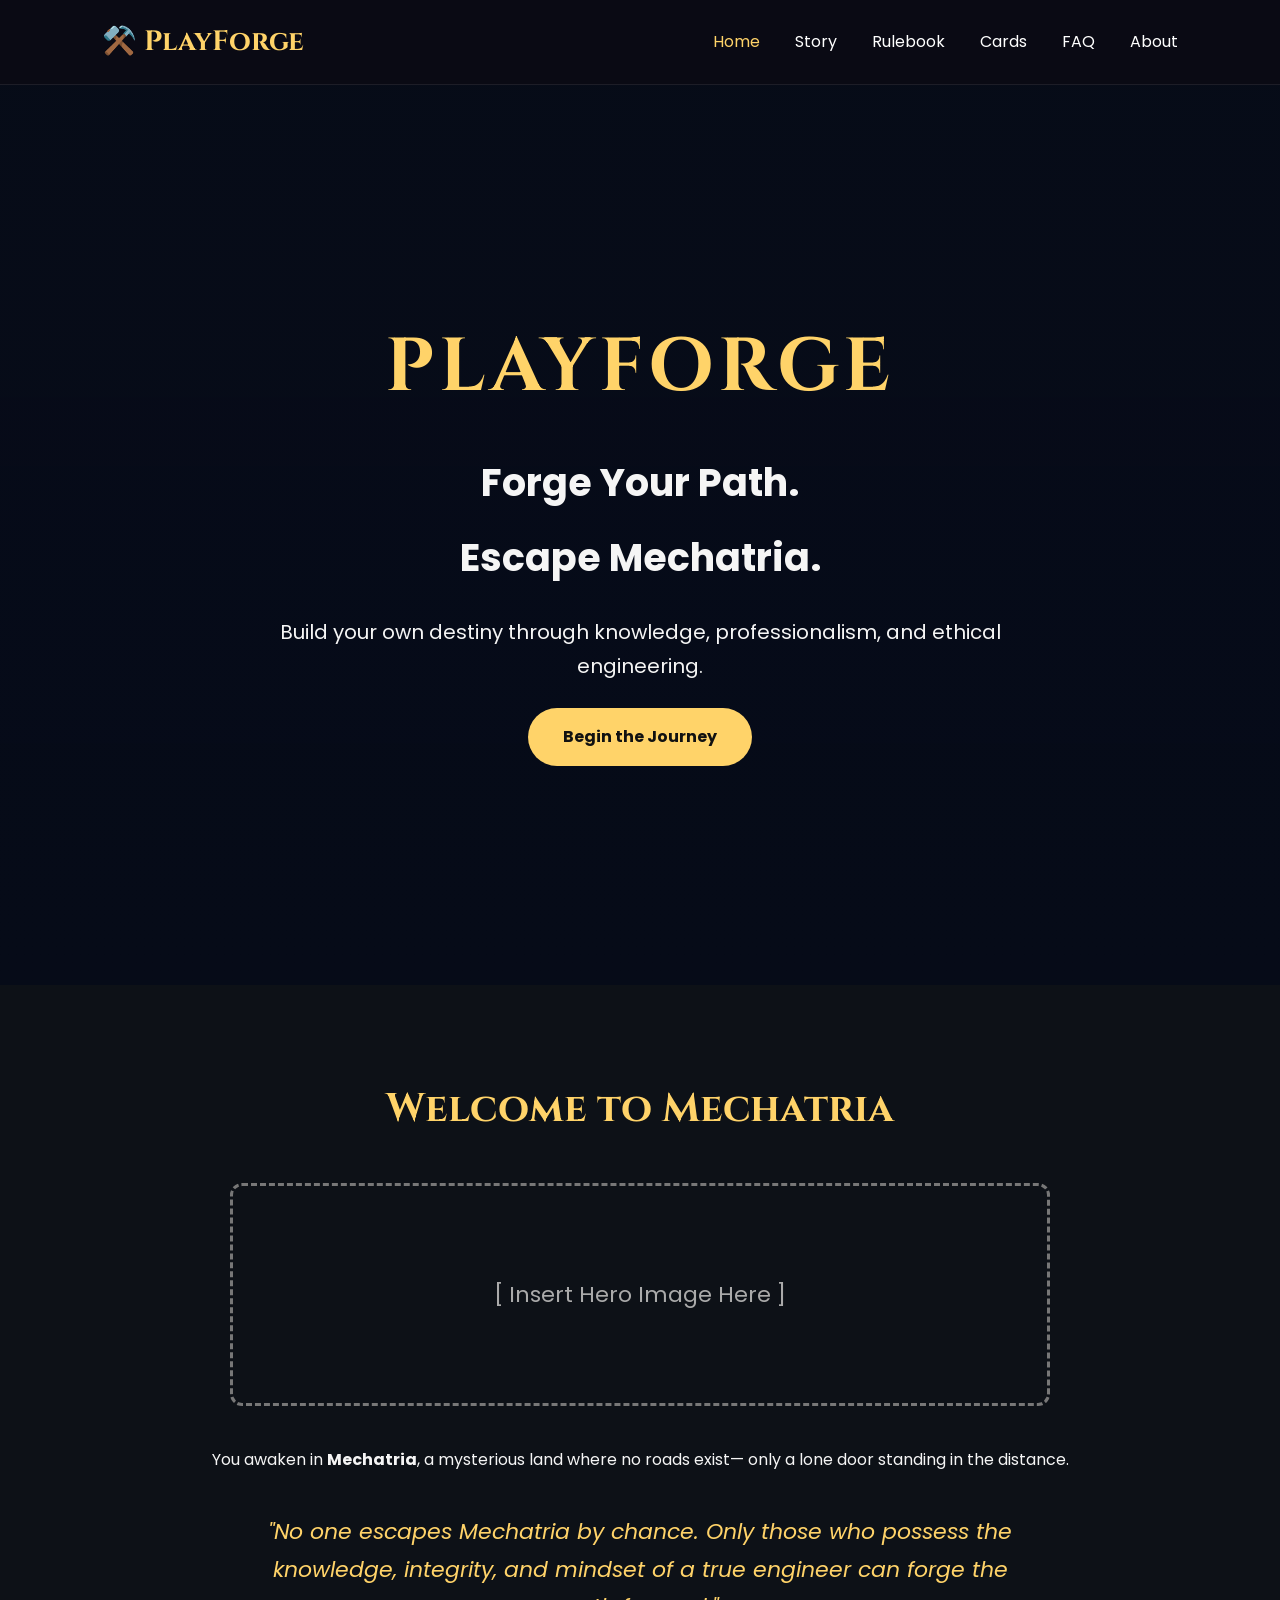
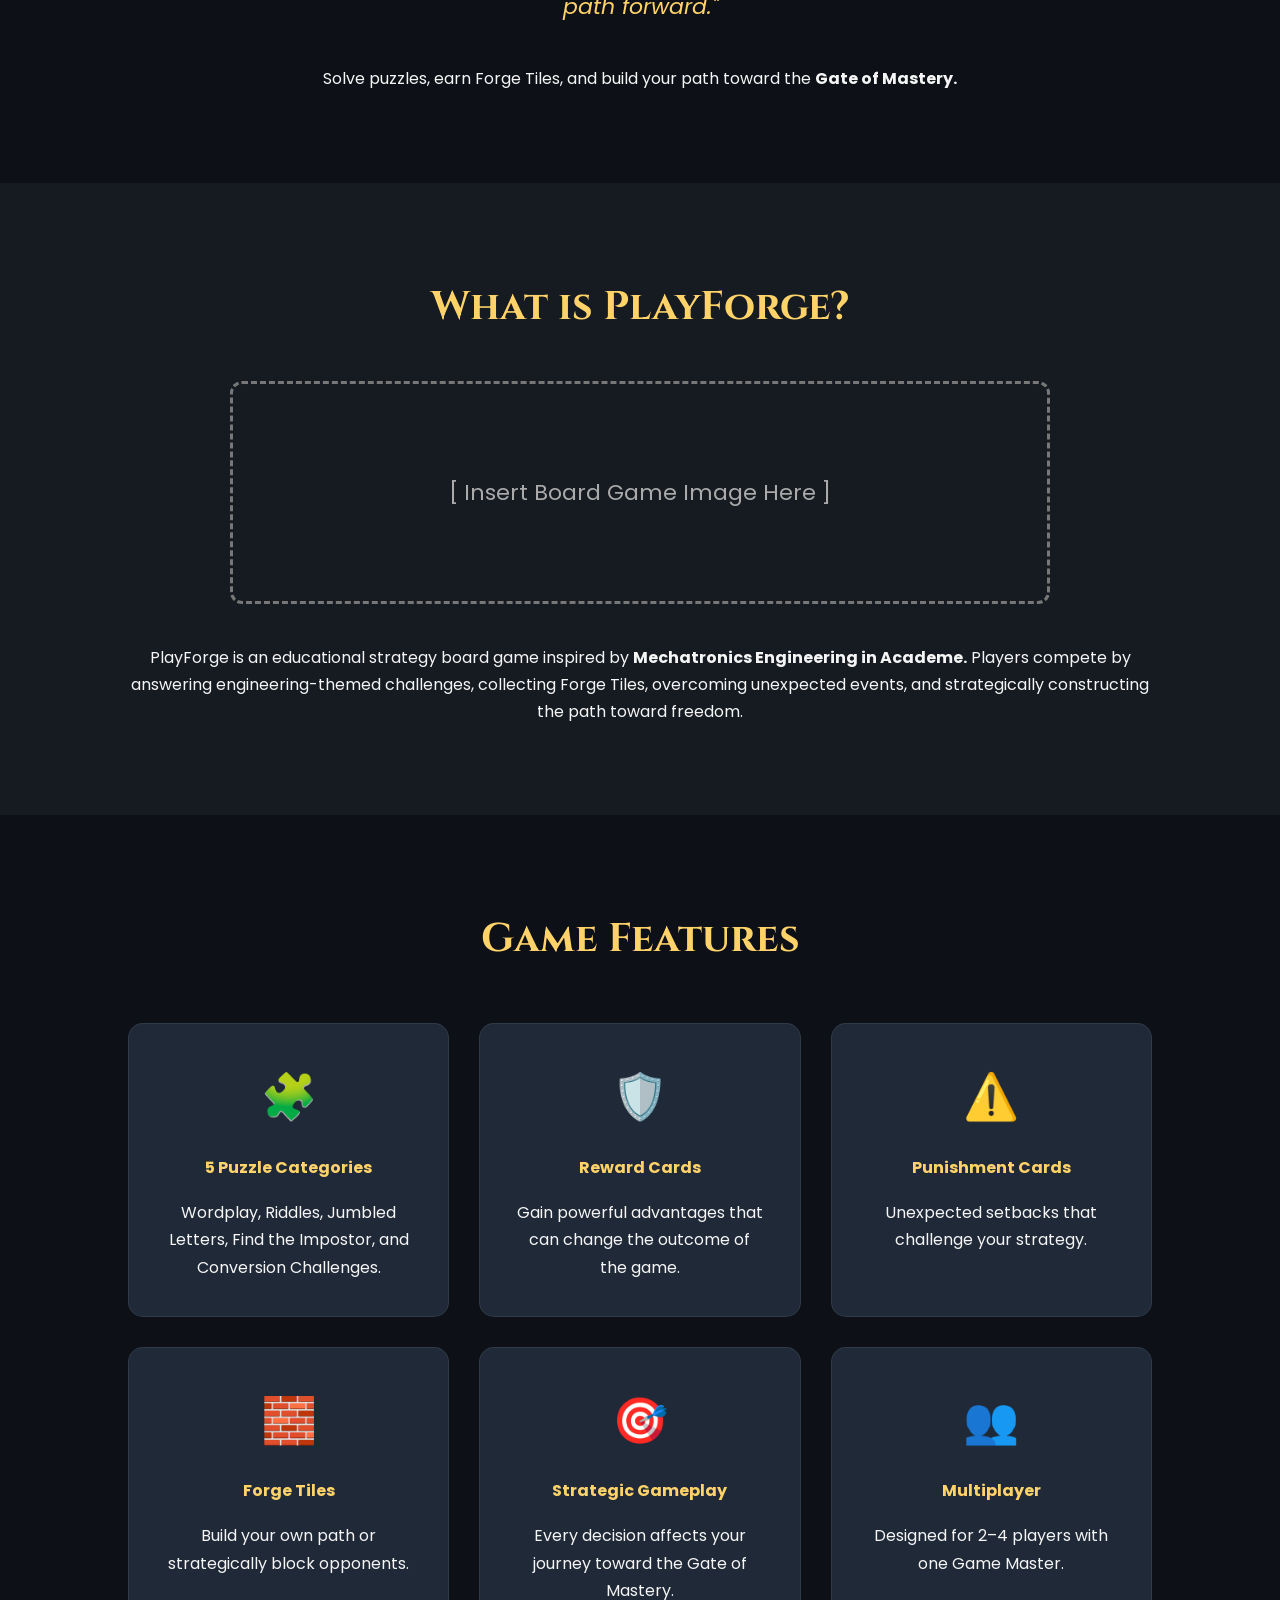
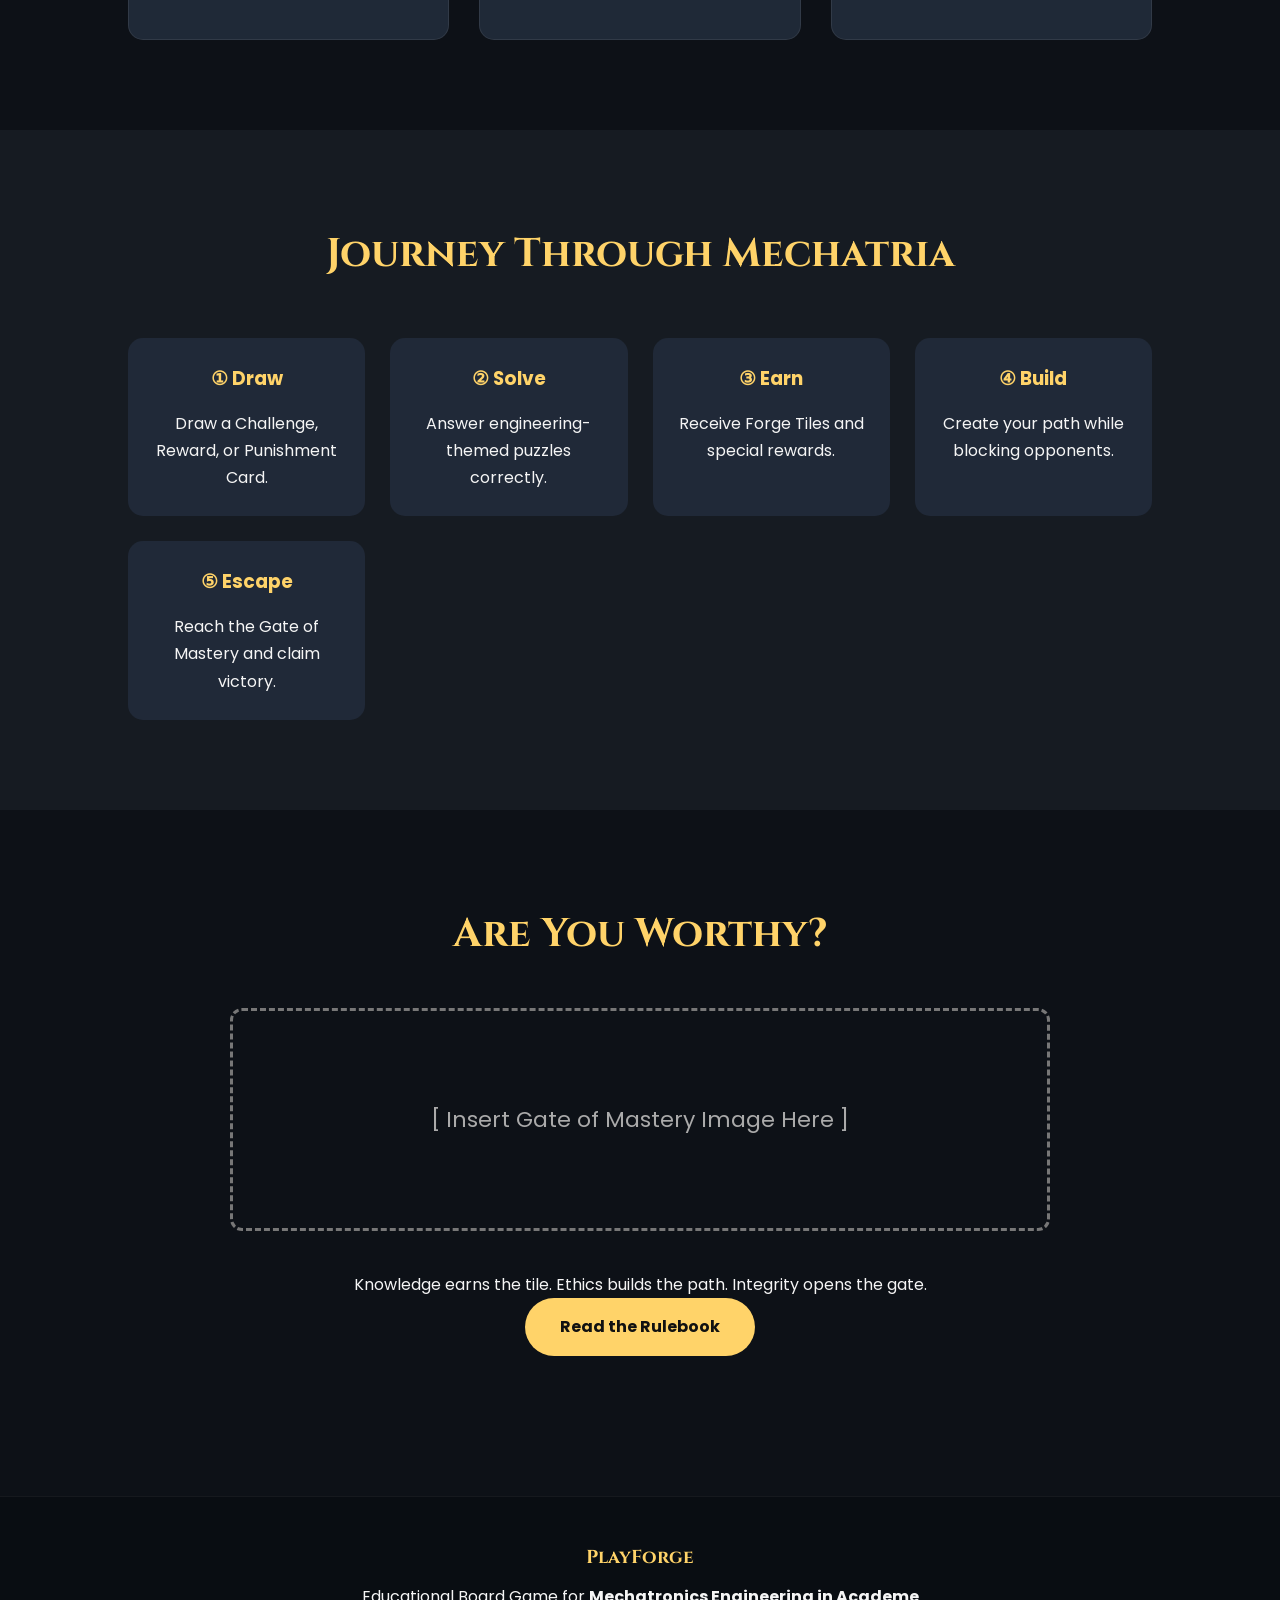
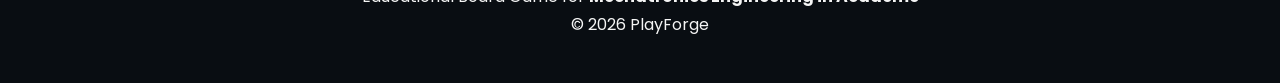
==== index.html @ fbabb96e "Update index.html" ====
<!DOCTYPE html>
<html lang="en">

<head>
    <meta charset="UTF-8">
    <meta name="viewport" content="width=device-width, initial-scale=1.0">
    <title>PlayForge | Forge Your Path</title>

    <!-- Google Font -->
    <link href="https://fonts.googleapis.com/css2?family=Cinzel:wght@400;600;700&family=Poppins:wght@300;400;500;600&display=swap" rel="stylesheet">

    <!-- CSS -->
    <link rel="stylesheet" href="css/style.css">
</head>

<body>

    <!-- ================= NAVIGATION ================= -->

    <header>
        <nav class="navbar">

            <div class="logo">
                ⚒️ <span>PlayForge</span>
            </div>

            <ul class="nav-links">
                <li><a href="index.html" class="active">Home</a></li>
                <li><a href="story.html">Story</a></li>
                <li><a href="rules.html">Rulebook</a></li>
                <li><a href="cards.html">Cards</a></li>
                <li><a href="faq.html">FAQ</a></li>
                <li><a href="about.html">About</a></li>
            </ul>

        </nav>
    </header>

    <!-- ================= HERO ================= -->

    <section class="hero">

        <div class="hero-overlay">

            <h1>PLAYFORGE</h1>

            <h2>Forge Your Path.</h2>
            <h2>Escape Mechatria.</h2>

            <p>
                Build your own destiny through knowledge,
                professionalism, and ethical engineering.
            </p>

            <a href="story.html" class="btn">
                Begin the Journey
            </a>

        </div>

    </section>

    <!-- ================= INTRO ================= -->

    <section class="section">

        <h2>Welcome to Mechatria</h2>

        <div class="image-placeholder">
            [ Insert Hero Image Here ]
        </div>

        <p>

            You awaken in <strong>Mechatria</strong>,
            a mysterious land where no roads exist—
            only a lone door standing in the distance.

        </p>

        <blockquote>

            "No one escapes Mechatria by chance.
            Only those who possess the knowledge,
            integrity, and mindset of a true engineer
            can forge the path forward."

        </blockquote>

        <p>

            Solve puzzles, earn Forge Tiles,
            and build your path toward the
            <strong>Gate of Mastery.</strong>

        </p>

    </section>

    <!-- ================= GAME ================= -->

    <section class="section dark">

        <h2>What is PlayForge?</h2>

        <div class="image-placeholder">
            [ Insert Board Game Image Here ]
        </div>

        <p>

            PlayForge is an educational strategy board game
            inspired by <strong>Mechatronics Engineering in Academe.</strong>

            Players compete by answering engineering-themed challenges,
            collecting Forge Tiles, overcoming unexpected events,
            and strategically constructing the path toward freedom.

        </p>

    </section>

    <!-- ================= FEATURES ================= -->

    <section class="section">

        <h2>Game Features</h2>

        <div class="cards">

            <div class="feature-card">
                <h3>🧩</h3>
                <h4>5 Puzzle Categories</h4>
                <p>
                    Wordplay, Riddles, Jumbled Letters,
                    Find the Impostor, and Conversion Challenges.
                </p>
            </div>

            <div class="feature-card">
                <h3>🛡️</h3>
                <h4>Reward Cards</h4>
                <p>
                    Gain powerful advantages that
                    can change the outcome of the game.
                </p>
            </div>

            <div class="feature-card">
                <h3>⚠️</h3>
                <h4>Punishment Cards</h4>
                <p>
                    Unexpected setbacks that
                    challenge your strategy.
                </p>
            </div>

            <div class="feature-card">
                <h3>🧱</h3>
                <h4>Forge Tiles</h4>
                <p>
                    Build your own path or
                    strategically block opponents.
                </p>
            </div>

            <div class="feature-card">
                <h3>🎯</h3>
                <h4>Strategic Gameplay</h4>
                <p>
                    Every decision affects your
                    journey toward the Gate of Mastery.
                </p>
            </div>

            <div class="feature-card">
                <h3>👥</h3>
                <h4>Multiplayer</h4>
                <p>
                    Designed for
                    2–4 players with one Game Master.
                </p>
            </div>

        </div>

    </section>

    <!-- ================= HOW TO PLAY ================= -->

    <section class="section dark">

        <h2>Journey Through Mechatria</h2>

        <div class="timeline">

            <div class="step">
                <h3>① Draw</h3>
                <p>Draw a Challenge, Reward, or Punishment Card.</p>
            </div>

            <div class="step">
                <h3>② Solve</h3>
                <p>Answer engineering-themed puzzles correctly.</p>
            </div>

            <div class="step">
                <h3>③ Earn</h3>
                <p>Receive Forge Tiles and special rewards.</p>
            </div>

            <div class="step">
                <h3>④ Build</h3>
                <p>Create your path while blocking opponents.</p>
            </div>

            <div class="step">
                <h3>⑤ Escape</h3>
                <p>Reach the Gate of Mastery and claim victory.</p>
            </div>

        </div>

    </section>

    <!-- ================= CALL TO ACTION ================= -->

    <section class="section">

        <h2>Are You Worthy?</h2>

        <div class="image-placeholder">
            [ Insert Gate of Mastery Image Here ]
        </div>

        <p>

            Knowledge earns the tile.

            Ethics builds the path.

            Integrity opens the gate.

        </p>

        <a href="rules.html" class="btn">
            Read the Rulebook
        </a>

    </section>

    <!-- ================= FOOTER ================= -->

    <footer>

        <h3>PlayForge</h3>

        <p>

            Educational Board Game for

            <strong>Mechatronics Engineering in Academe</strong>

        </p>

        <p>

            © 2026 PlayForge

        </p>

    </footer>

<script src="js/script.js"></script>

</body>

<script src="js/script.js"></script>


</html>
---- css/style.css ----
/* ===========================
   GOOGLE FONTS
=========================== */

@import url('https://fonts.googleapis.com/css2?family=Cinzel:wght@400;600;700&family=Poppins:wght@300;400;500;600&display=swap');

/* ===========================
   GENERAL
=========================== */

*{
    margin:0;
    padding:0;
    box-sizing:border-box;
}

html{
    scroll-behavior:smooth;
}

body{
    font-family:'Poppins',sans-serif;
    background:#0d1117;
    color:#f5f5f5;
    line-height:1.7;
}

/* ===========================
   NAVIGATION
=========================== */

header{
    position:sticky;
    top:0;
    z-index:1000;
}

.navbar{

    display:flex;
    justify-content:space-between;
    align-items:center;

    padding:18px 8%;

    background:rgba(10,10,20,.9);
    backdrop-filter:blur(12px);

    border-bottom:1px solid rgba(255,255,255,.08);

}

.logo{

    font-family:"Cinzel",serif;
    font-size:28px;
    font-weight:700;
    color:#ffd369;

}

.nav-links{

    display:flex;
    list-style:none;
    gap:35px;

}

.nav-links a{

    color:white;
    text-decoration:none;
    transition:.3s;

}

.nav-links a:hover,
.nav-links .active{

    color:#ffd369;

}

/* ===========================
   HERO
=========================== */

.hero{

    height:100vh;

    background:
    linear-gradient(rgba(5,10,25,.75),rgba(5,10,25,.8)),
    url("../images/hero.jpg");

    background-size:cover;
    background-position:center;

    display:flex;
    justify-content:center;
    align-items:center;

    text-align:center;

}

.hero-overlay{

    width:800px;
    max-width:90%;

}

.hero h1{

    font-size:75px;
    font-family:"Cinzel",serif;

    color:#ffd369;

    letter-spacing:5px;

    margin-bottom:20px;

}

.hero h2{

    font-size:38px;
    margin-bottom:10px;

}

.hero p{

    font-size:20px;

    margin:25px 0;

}

/* ===========================
   BUTTON
=========================== */

.btn{

    display:inline-block;

    padding:15px 35px;

    background:#ffd369;

    color:#111;

    text-decoration:none;

    border-radius:40px;

    font-weight:bold;

    transition:.3s;

}

.btn:hover{

    transform:translateY(-5px);

    box-shadow:0 0 25px gold;

}

/* ===========================
   SECTION
=========================== */

.section{

    padding:90px 10%;

    text-align:center;

}

.dark{

    background:#161b22;

}

.section h2{

    font-family:"Cinzel";

    color:#ffd369;

    font-size:40px;

    margin-bottom:35px;

}

/* ===========================
   IMAGE PLACEHOLDER
=========================== */

.image-placeholder{

    border:3px dashed #777;

    padding:90px;

    margin:40px auto;

    width:80%;

    border-radius:12px;

    color:#aaa;

    font-size:22px;

}

/* ===========================
   QUOTE
=========================== */

blockquote{

    margin:40px auto;

    width:75%;

    font-style:italic;

    font-size:22px;

    color:#ffd369;

}

/* ===========================
   FEATURE CARDS
=========================== */

.cards{

    display:grid;

    grid-template-columns:repeat(auto-fit,minmax(280px,1fr));

    gap:30px;

    margin-top:50px;

}

.feature-card{

    background:#1f2937;

    border-radius:15px;

    padding:35px;

    transition:.35s;

    border:1px solid rgba(255,255,255,.08);

}

.feature-card:hover{

    transform:translateY(-12px);

    box-shadow:0 0 25px rgba(255,211,105,.35);

}

.feature-card h3{

    font-size:45px;

}

.feature-card h4{

    margin:18px 0;

    color:#ffd369;

}

/* ===========================
   TIMELINE
=========================== */

.timeline{

    display:grid;

    grid-template-columns:repeat(auto-fit,minmax(200px,1fr));

    gap:25px;

    margin-top:50px;

}

.step{

    background:#202938;

    padding:25px;

    border-radius:15px;

}

.step h3{

    color:#ffd369;

    margin-bottom:15px;

}

/* ===========================
   FOOTER
=========================== */

footer{

    background:#090d12;

    text-align:center;

    padding:45px;

    margin-top:50px;

    border-top:1px solid rgba(255,255,255,.05);

}

footer h3{

    font-family:"Cinzel";

    color:#ffd369;

    margin-bottom:10px;

}

/* ===========================
   RESPONSIVE
=========================== */

@media(max-width:900px){

.hero h1{

font-size:55px;

}

.hero h2{

font-size:28px;

}

.navbar{

flex-direction:column;

gap:20px;

}

.nav-links{

flex-wrap:wrap;

justify-content:center;

gap:18px;

}

blockquote{

width:100%;

}

.image-placeholder{

width:100%;

padding:60px 20px;

}

}

/* ===========================
   STORY PAGE HERO
=========================== */

.story-hero{
    background:
    linear-gradient(rgba(5,10,25,.80),rgba(5,10,25,.85)),
    url("../images/story.jpg");

    background-size:cover;
    background-position:center;
}

/* ===========================
   RULEBOOK HERO
=========================== */

.rules-hero{

background:
linear-gradient(rgba(5,10,25,.82),rgba(5,10,25,.88)),
url("../images/rules.jpg");

background-size:cover;
background-position:center;

}

/* ===========================
   CARDS HERO
=========================== */

.cards-hero{

background:
linear-gradient(rgba(5,10,25,.82),rgba(5,10,25,.88)),
url("../images/cards.jpg");

background-size:cover;
background-position:center;

}

/* =====================================
   SCROLL REVEAL
===================================== */

.section{

opacity:0;

transform:translateY(50px);

transition:1s;

}

.section.show{

opacity:1;

transform:translateY(0);

}


/* =====================================
   BACK TO TOP BUTTON
===================================== */

#topButton{

position:fixed;

bottom:35px;

right:35px;

width:55px;

height:55px;

border:none;

border-radius:50%;

background:#ffd369;

color:#111;

font-size:24px;

cursor:pointer;

display:none;

transition:.3s;

z-index:999;

}

#topButton:hover{

transform:scale(1.1);

box-shadow:0 0 20px gold;

}


/* =====================================
   PARTICLES
===================================== */

#particles{

position:fixed;

top:0;

left:0;

width:100%;

height:100%;

pointer-events:none;

overflow:hidden;

z-index:-1;

}

.particle{

position:absolute;

bottom:-30px;

width:4px;

height:4px;

background:#ffd369;

border-radius:50%;

animation:float linear infinite;

}

@keyframes float{

0%{

transform:translateY(0);

opacity:0;

}

20%{

opacity:.8;

}

100%{

transform:translateY(-110vh);

opacity:0;

}

}
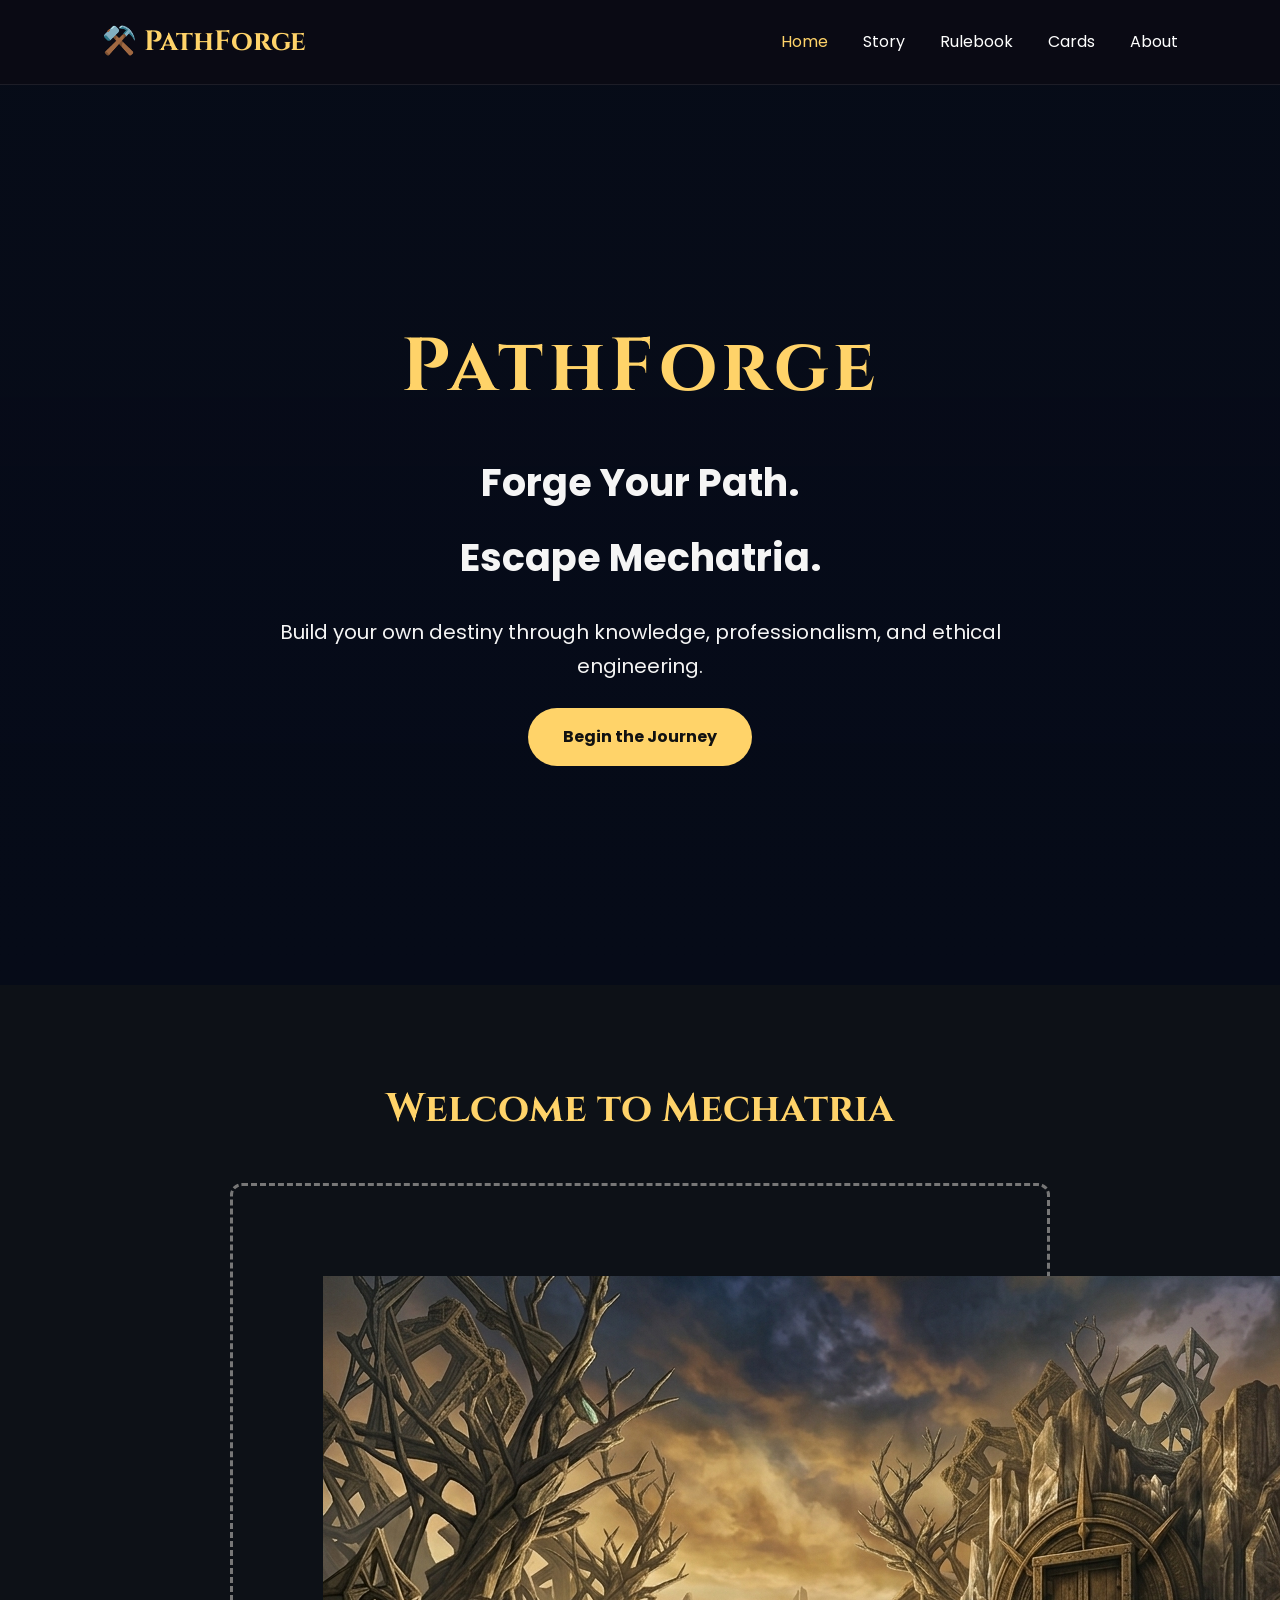
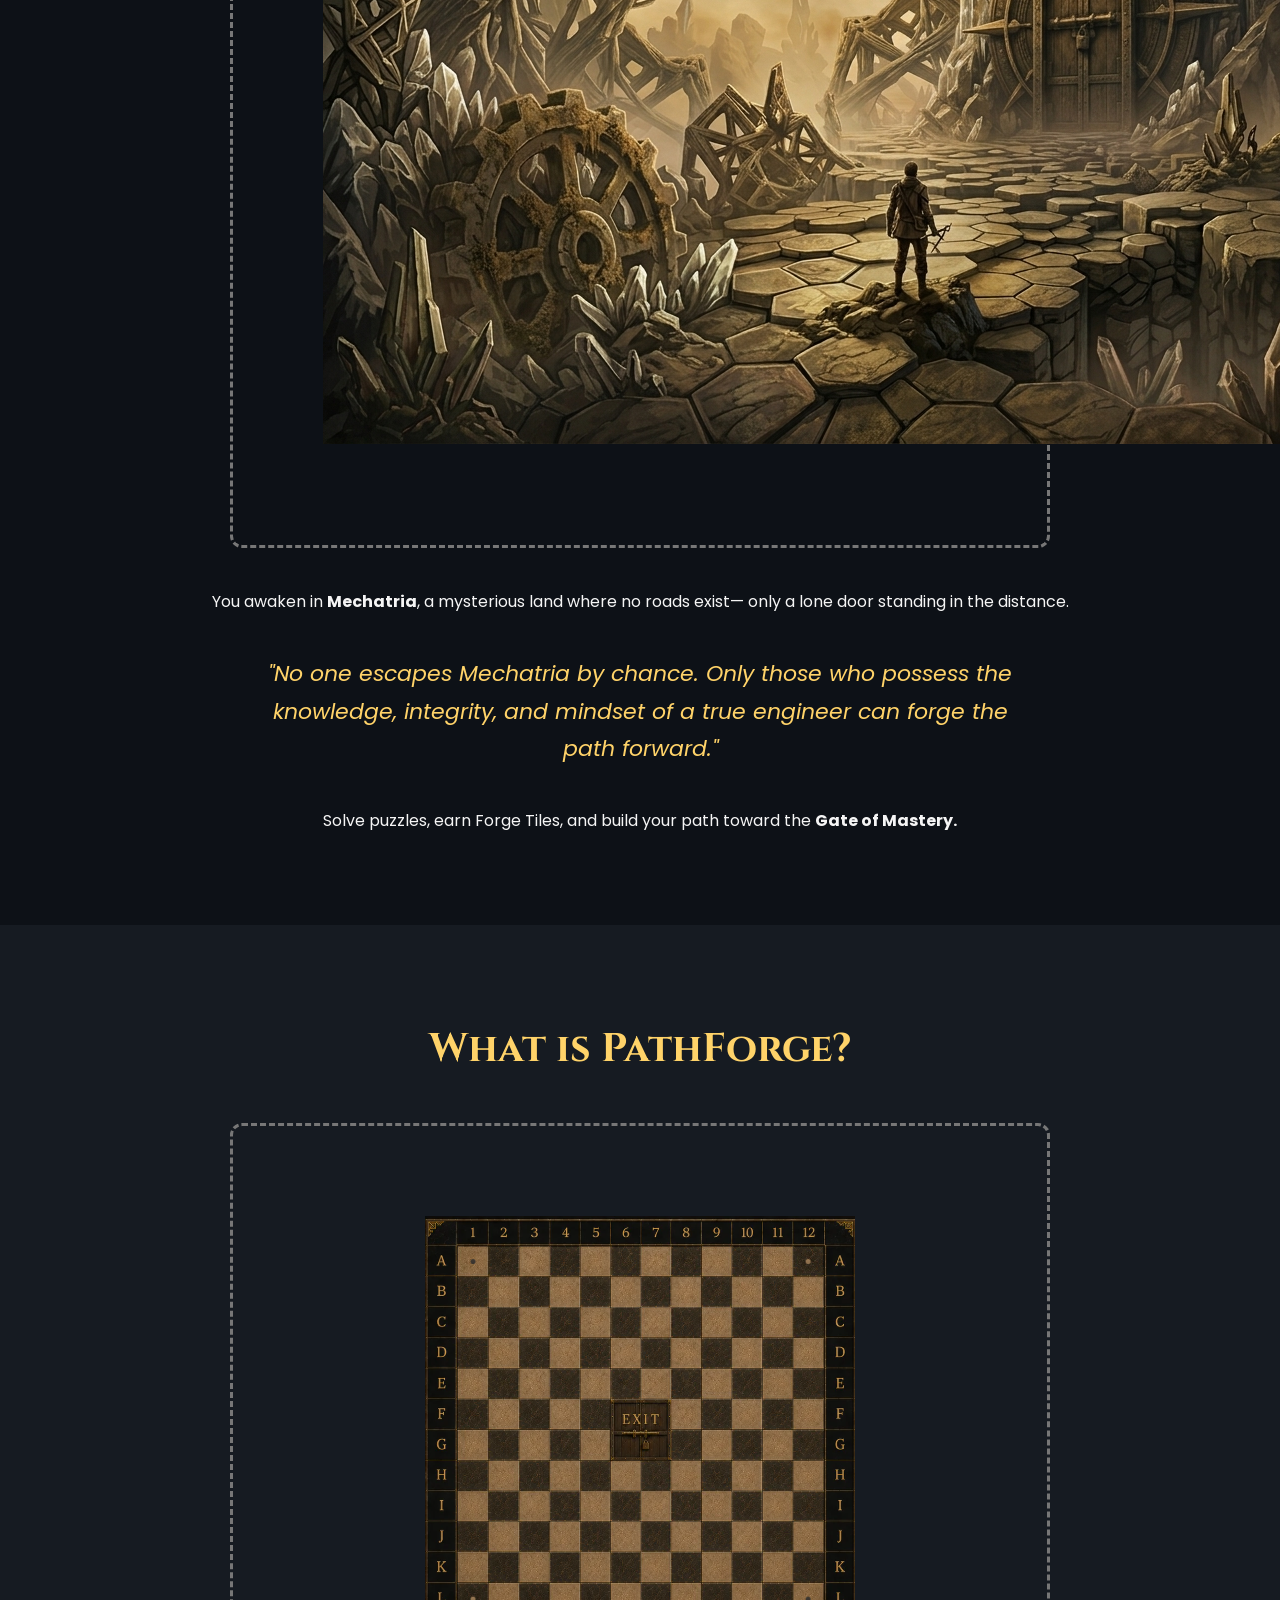
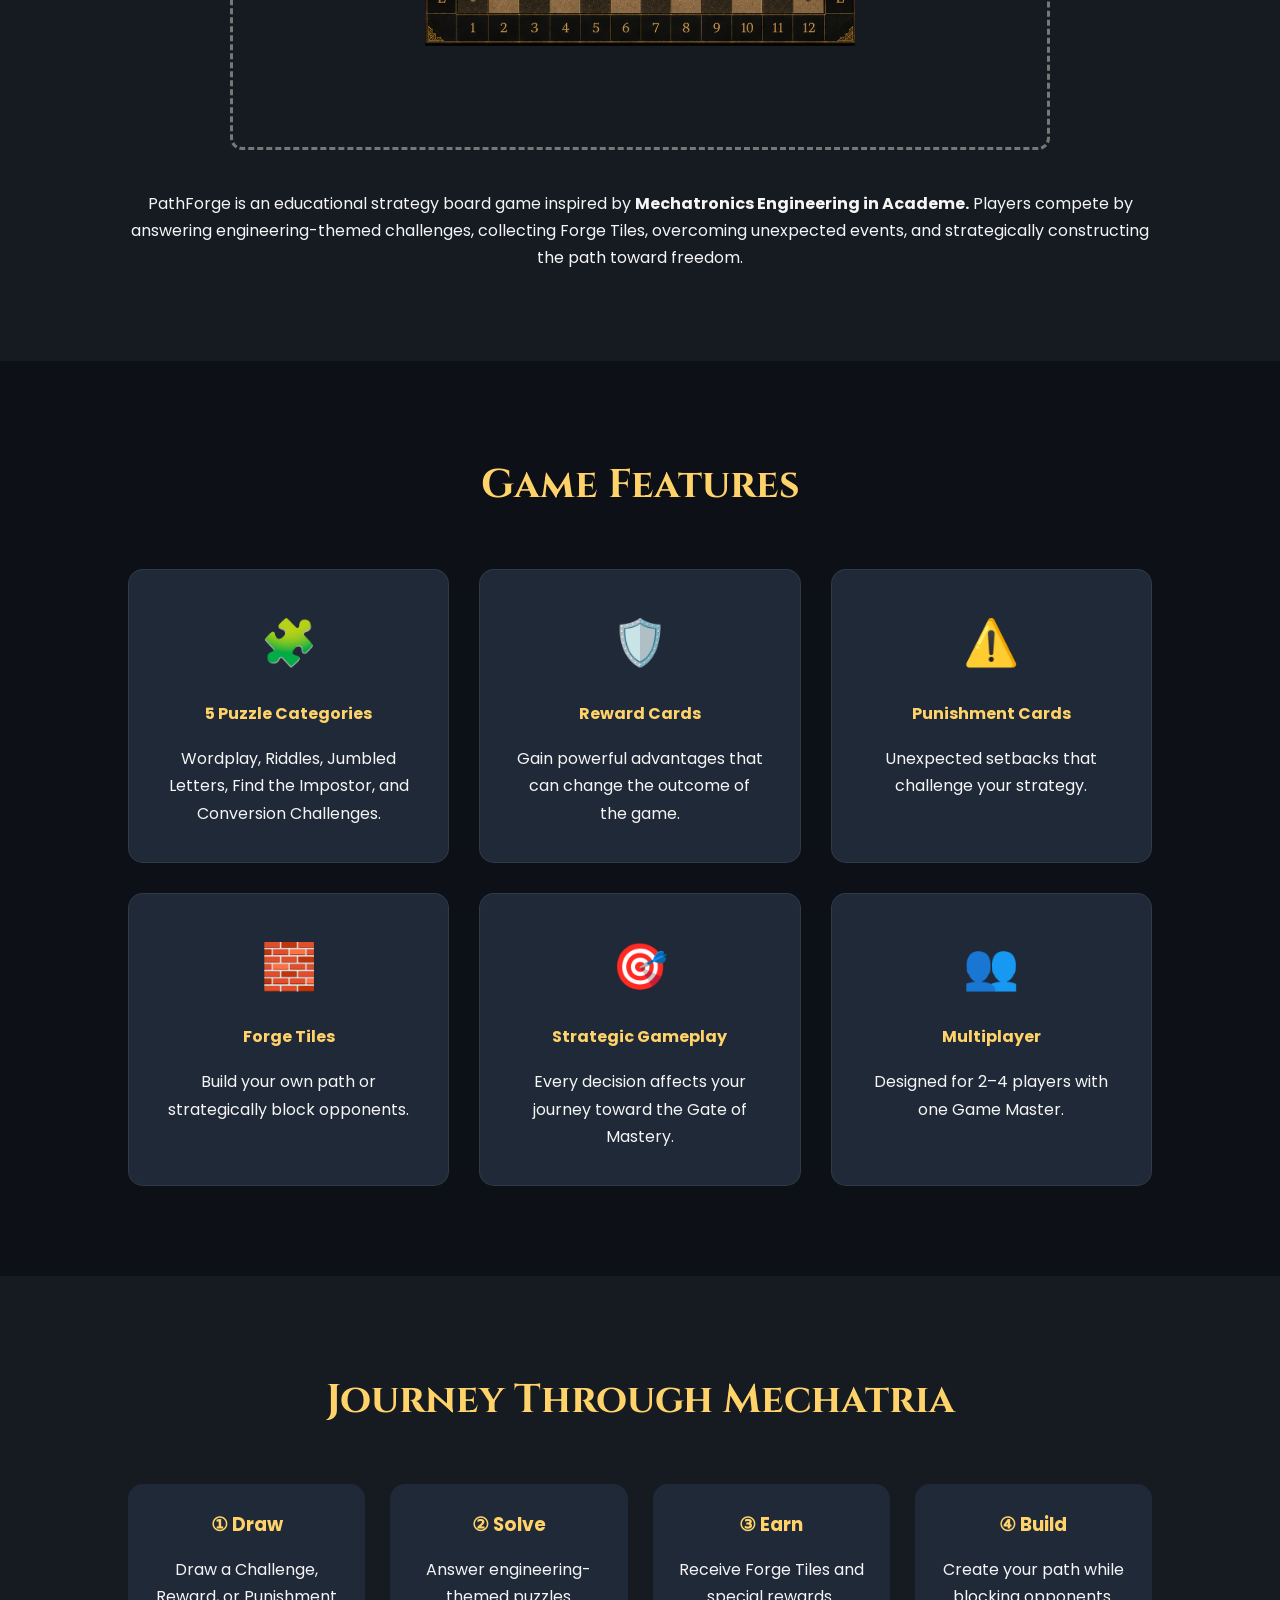
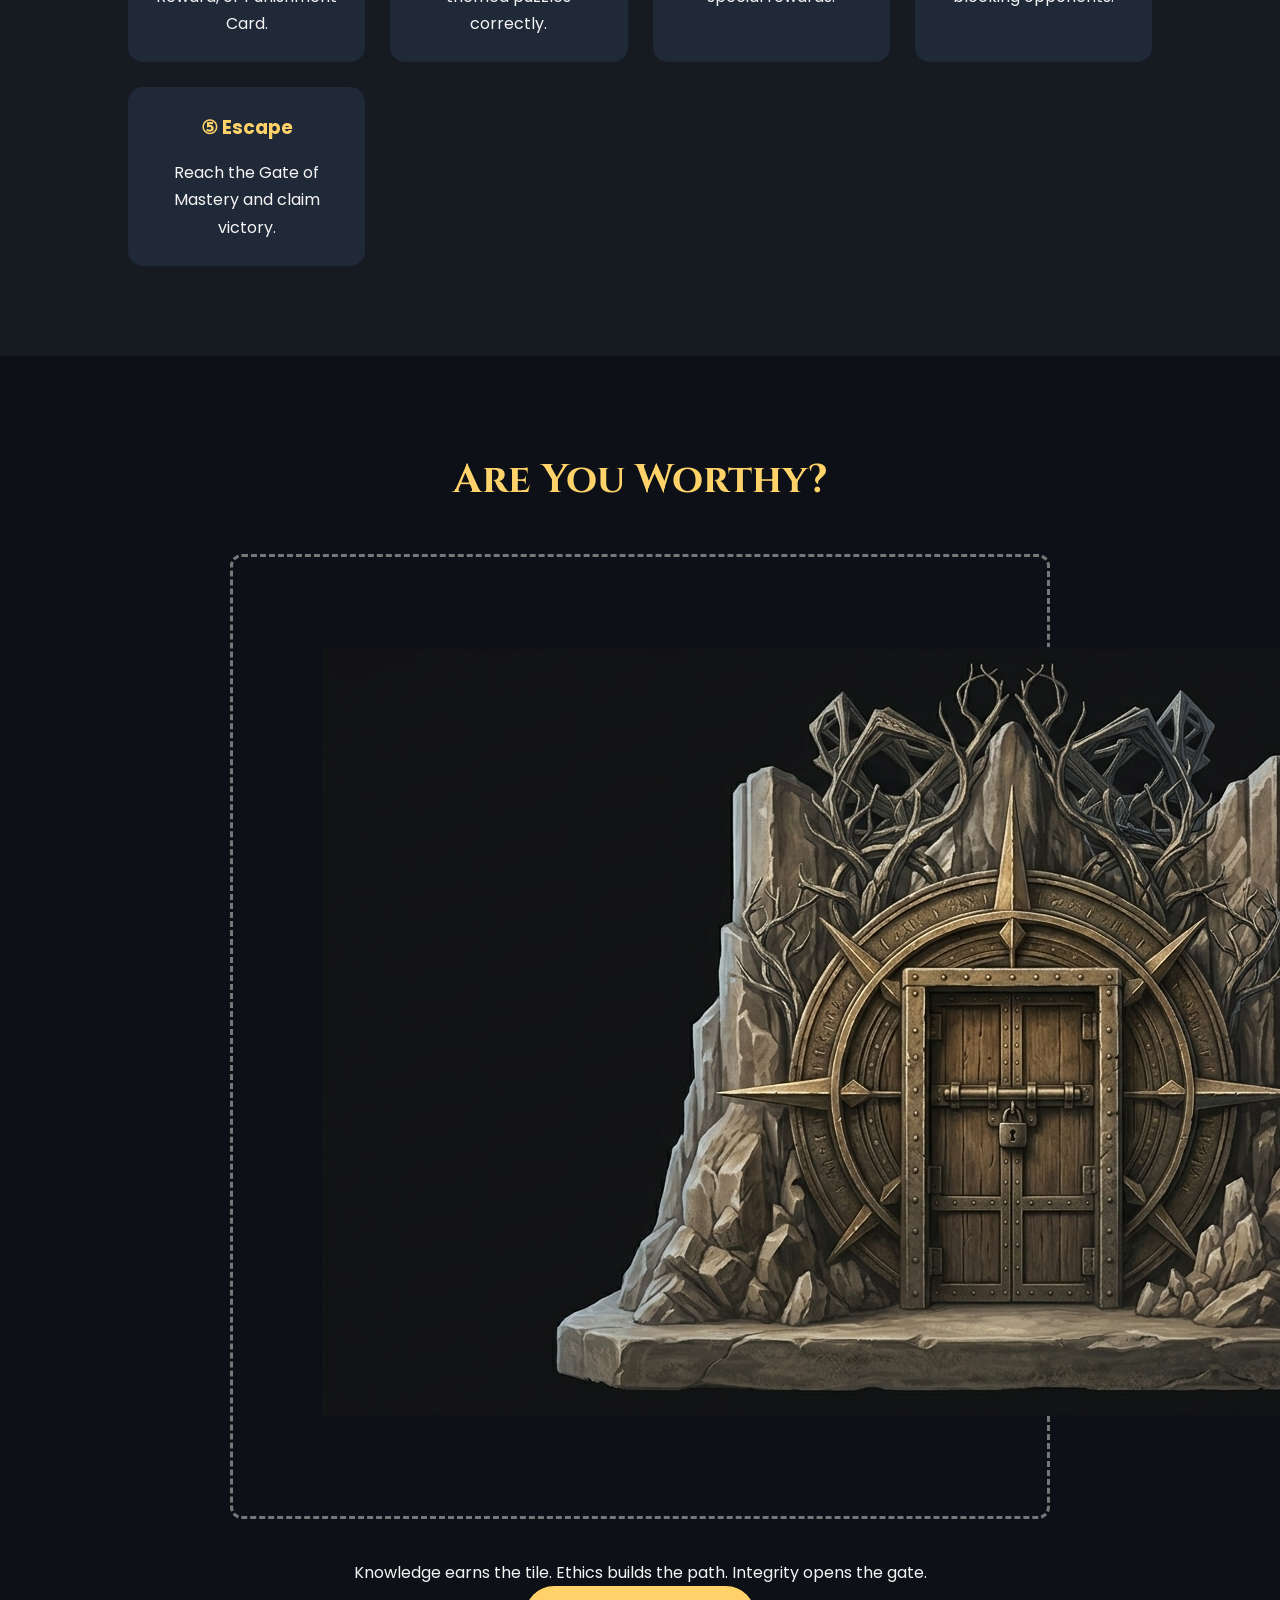
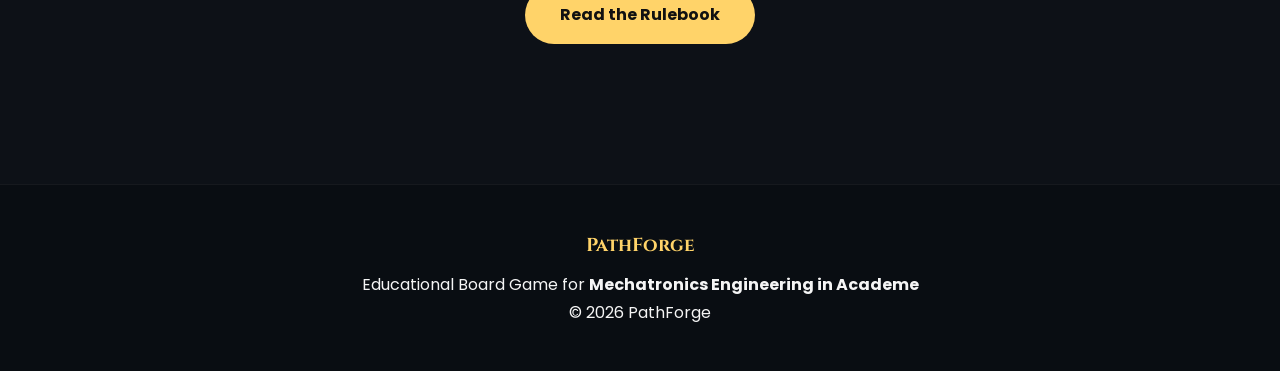
==== commit a44a669e: "Update index.html" ====
--- a/index.html
+++ b/index.html
@@ -4,7 +4,7 @@
 <head>
     <meta charset="UTF-8">
     <meta name="viewport" content="width=device-width, initial-scale=1.0">
-    <title>PlayForge | Forge Your Path</title>
+    <title>PathForge | Forge Your Path</title>
 
     <!-- Google Font -->
     <link href="https://fonts.googleapis.com/css2?family=Cinzel:wght@400;600;700&family=Poppins:wght@300;400;500;600&display=swap" rel="stylesheet">
@@ -21,7 +21,7 @@
         <nav class="navbar">
 
             <div class="logo">
-                ⚒️ <span>PlayForge</span>
+                ⚒️ <span>PathForge</span>
             </div>
 
             <ul class="nav-links">
@@ -29,7 +29,6 @@
                 <li><a href="story.html">Story</a></li>
                 <li><a href="rules.html">Rulebook</a></li>
                 <li><a href="cards.html">Cards</a></li>
-                <li><a href="faq.html">FAQ</a></li>
                 <li><a href="about.html">About</a></li>
             </ul>
 
@@ -42,7 +41,7 @@
 
         <div class="hero-overlay">
 
-            <h1>PLAYFORGE</h1>
+            <h1>PathForge</h1>
 
             <h2>Forge Your Path.</h2>
             <h2>Escape Mechatria.</h2>
@@ -67,7 +66,9 @@
         <h2>Welcome to Mechatria</h2>
 
         <div class="image-placeholder">
-            [ Insert Hero Image Here ]
+            
+            <img src="images/1.png" alt="The Land of Mechatria">
+
         </div>
 
         <p>
@@ -101,15 +102,16 @@
 
     <section class="section dark">
 
-        <h2>What is PlayForge?</h2>
+        <h2>What is PathForge?</h2>
 
         <div class="image-placeholder">
-            [ Insert Board Game Image Here ]
-        </div>
-
-        <p>
-
-            PlayForge is an educational strategy board game
+            
+            <img src="images/board.png" alt="PathForge">
+        </div>
+
+        <p>
+
+            PathForge is an educational strategy board game
             inspired by <strong>Mechatronics Engineering in Academe.</strong>
 
             Players compete by answering engineering-themed challenges,
@@ -230,7 +232,8 @@
         <h2>Are You Worthy?</h2>
 
         <div class="image-placeholder">
-            [ Insert Gate of Mastery Image Here ]
+            <img src="images/2.png" alt="Gate of Mastery">
+
         </div>
 
         <p>
@@ -253,7 +256,7 @@
 
     <footer>
 
-        <h3>PlayForge</h3>
+        <h3>PathForge</h3>
 
         <p>
 
@@ -265,7 +268,7 @@
 
         <p>
 
-            © 2026 PlayForge
+            © 2026 PathForge
 
         </p>
 
